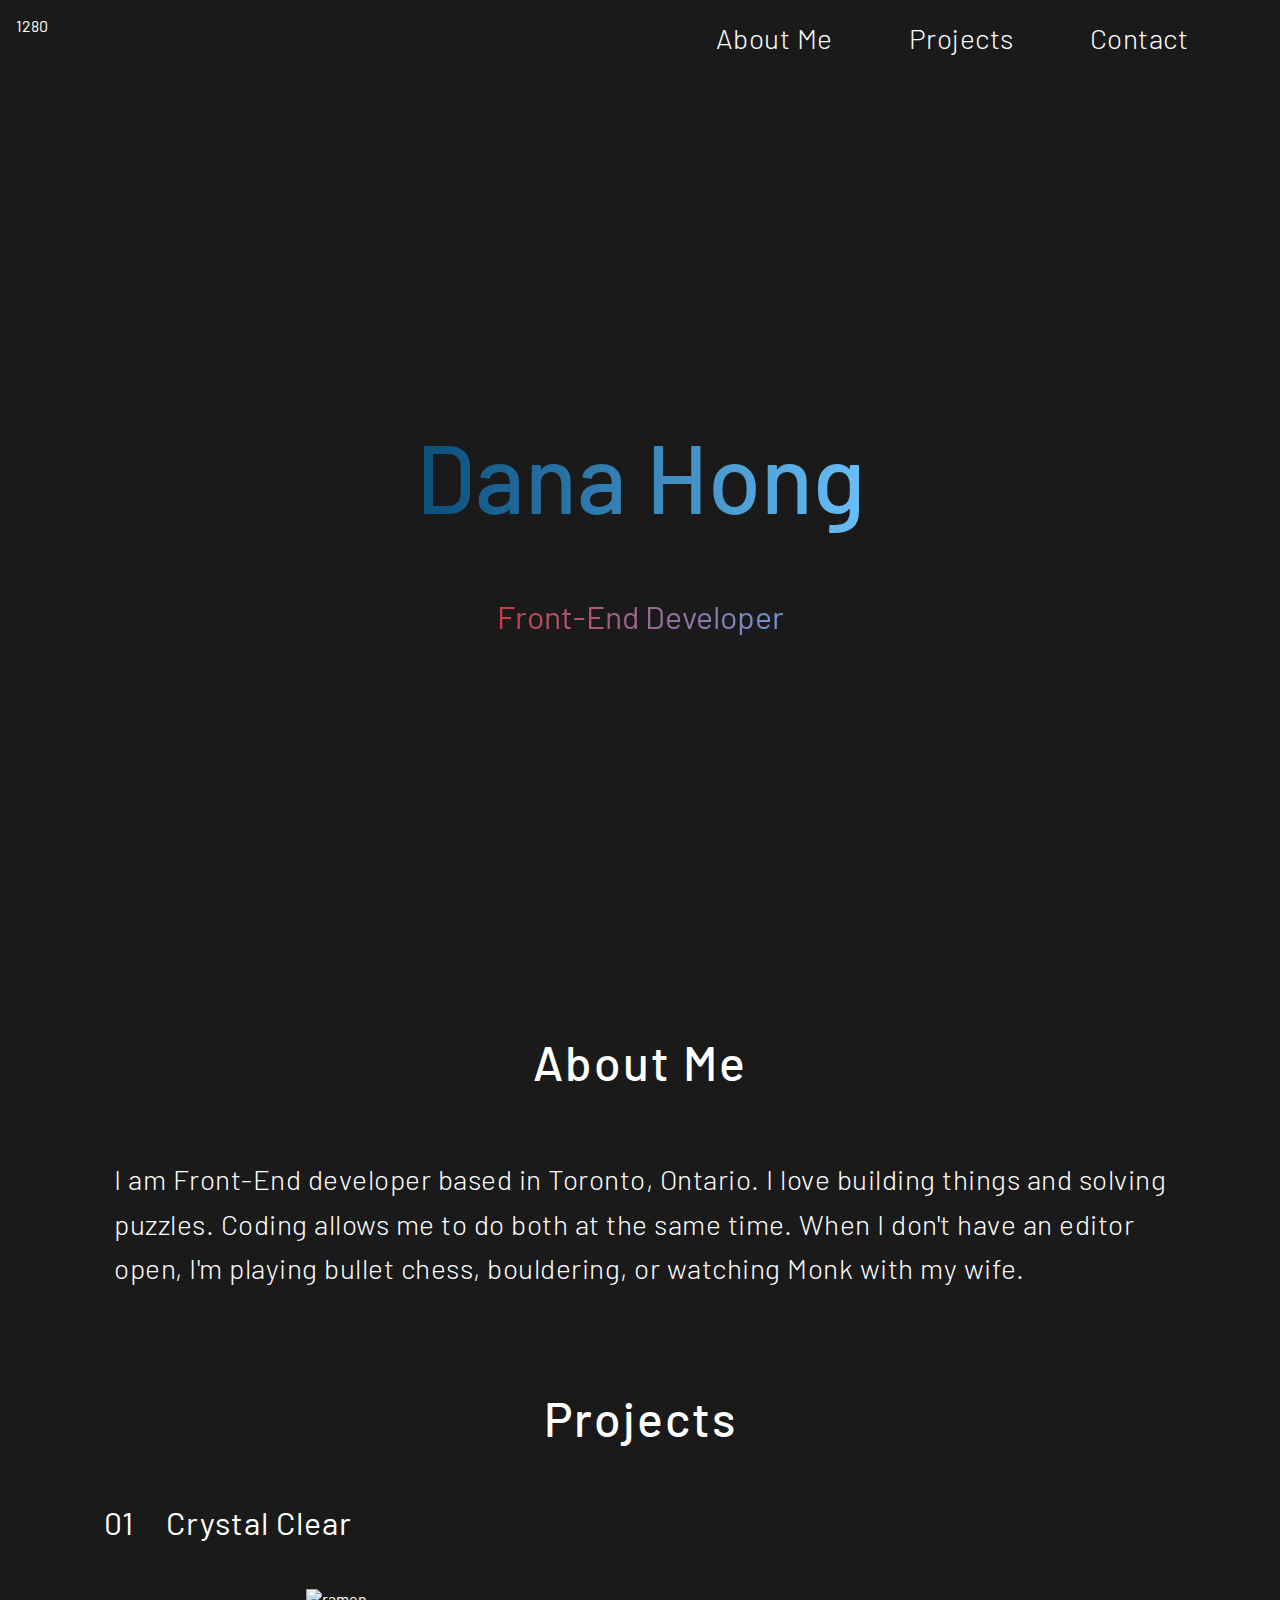
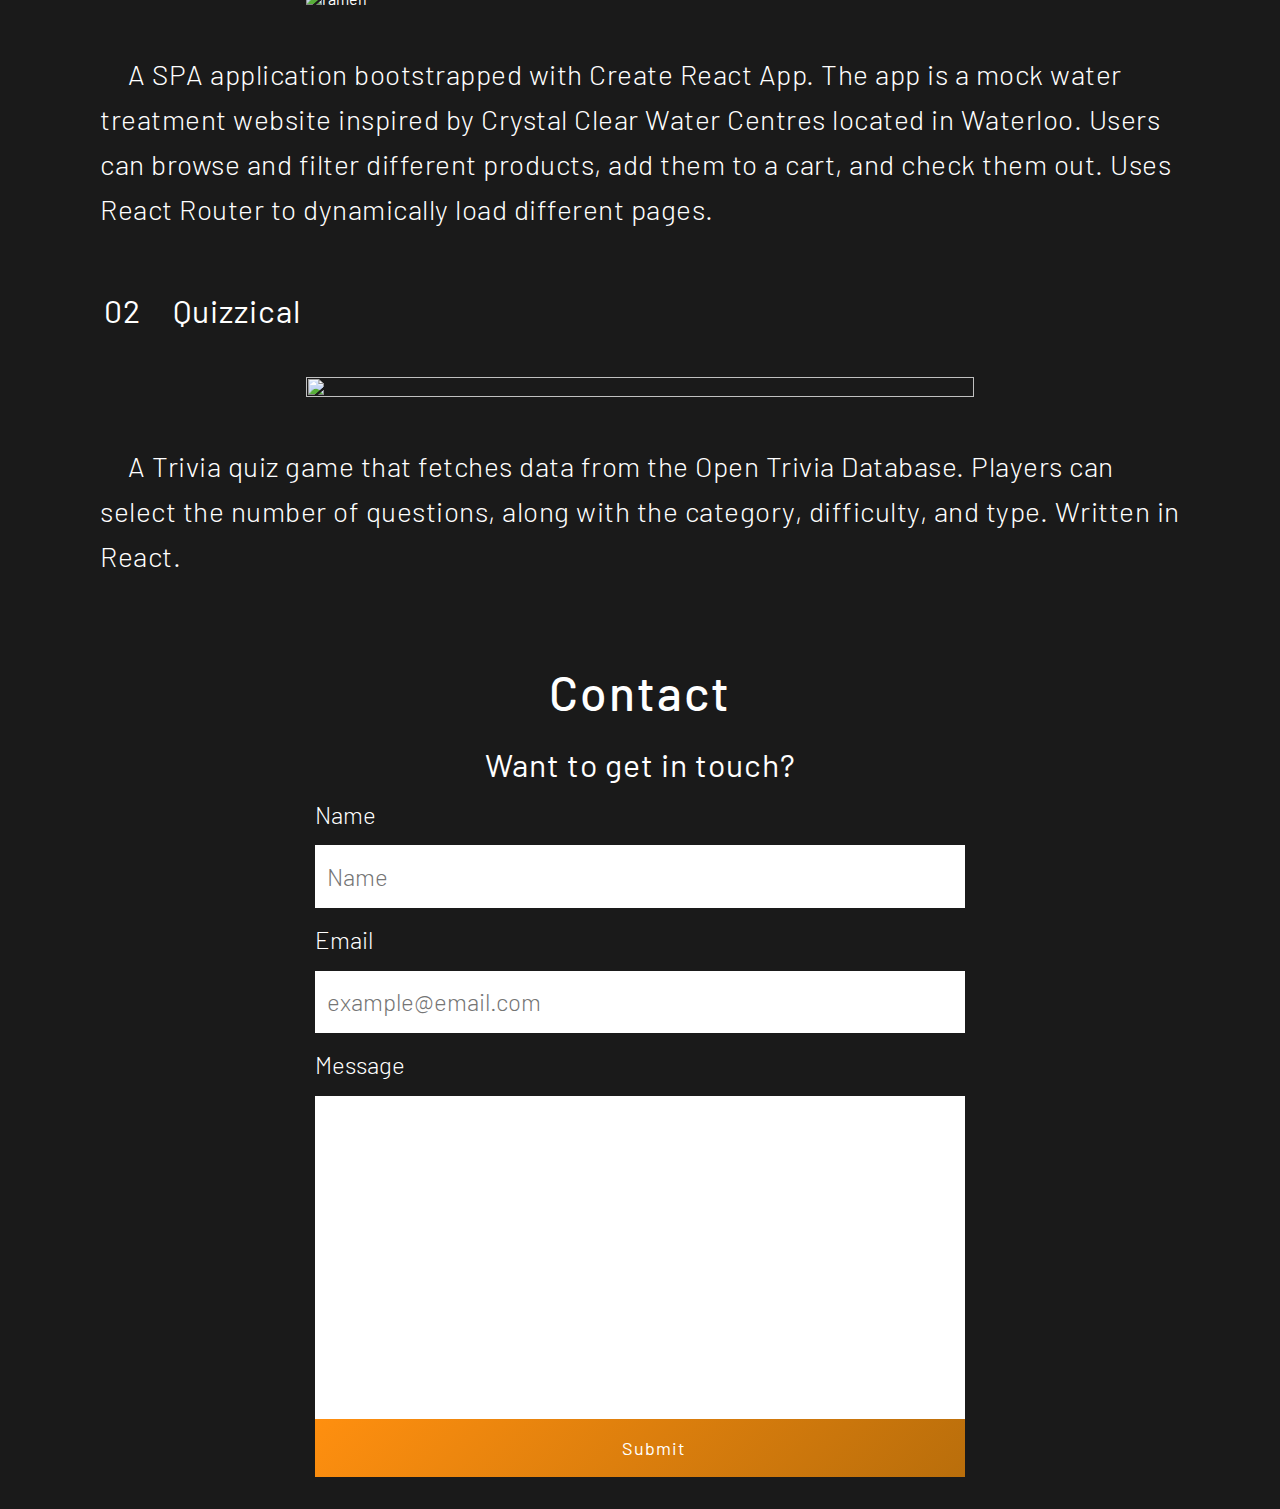
==== index.html @ 03ac398b "Fixed header size on larger viewports" ====
<!DOCTYPE html>
<html lang="en">
    <head>
        <meta charset="UTF-8">
        <meta http-equiv="X-UA-Compatible" content="IE=edge">
        <meta name="viewport" content="width=device-width, initial-scale=1.0">
        <link rel="preconnect" href="https://fonts.googleapis.com">
        <link rel="preconnect" href="https://fonts.gstatic.com" crossorigin>
        <link href="https://fonts.googleapis.com/css2?family=Barlow:wght@100;200;400&family=Source+Sans+Pro:wght@300;400;700&display=swap" rel="stylesheet">
        <link rel="stylesheet" href="css/styles.css">
        <script src="script.js" defer></script>
        <title>Dana Hong | Front-End Developer</title>
    </head>
    <body>
        <header>
            <div class="logo"><a href="#hero">Dana Hong</a></div>
            <button class="nav__toggle" aria-label="toggle navigation">
                <span class="burger-menu"></span>
            </button>
            <nav class="nav">
                <menu class="nav__menu">
                    <li class="nav__item">
                        <a class="nav__link" href="#about">About Me</a>
                    </li>
                    <li class="nav__item">
                        <a class="nav__link" href="#projects">Projects</a>
                    </li>
                    <li class="nav__item">
                        <a class="nav__link" href="#contact">Contact</a>
                    </li>
                </menu>
            </nav>
        </header>
        <main class="main">
            <!-- HERO -->
            <section class="hero section" id="hero">
                <div class="hero__text-container">
                    <h1 class="hero__title">Dana Hong</h1>
                    <p class="hero__subtitle">Front-End Developer</p>
                </div>
            </section>
            <!-- /HERO -->
            <!-- ABOUT -->
            <section class="about section" id="about">
                <h1 class="section__title">About Me</h1>
                <p class="section__body">I am Front-End developer based in Toronto, Ontario. I love building things and solving puzzles. Coding allows me to do both at the same time. When I don't have an editor open, I'm playing bullet chess, bouldering, or watching Monk with my wife.</p>
            </section>
            <!-- WORK -->
            <section class="projects section" id="projects">
                <h1 class="section__title">Projects</h1>
                <!-- PROJECT -->
                <div class="project">
                    <div class="project__title">
                        <p class="project__number">01</p>
                        <p class="project__name">Crystal Clear</p>
                    </div>
                    <div class="flex">
                        <img src="./imgs/quizzical_02.JPG" alt="ramen" class="project__img">
                        <p class="project__body">
                            A SPA application bootstrapped with Create React App. The app is a mock water treatment website inspired by Crystal Clear Water Centres located in Waterloo. Users can browse and filter different products, add them to a cart, and check them out. Uses React Router to dynamically load different pages.
                        </p>
                    </div>
                </div>
                <!-- /PROJECT -->
                <!-- PROJECT -->
                <div class="project">
                    <div class="project__title">
                        <p class="project__number">02</p>
                        <p class="project__name">Quizzical</p>
                    </div>
                    <div class="flex">
                        <img src="./imgs/quizzical_01.JPG" alt="" class="project__img">
                        <p class="project__body">A Trivia quiz game that fetches data from the Open Trivia Database. Players can select the number of questions, along with the category, difficulty, and type. Written in React.</p>
                    </div>
                </div>
                <!-- /PROJECT -->
            </section>
            <!-- /WORK -->
            <!-- CONTACT -->
            <section class="contact section" id="contact">
                <h1 class="section__title">Contact</h1>
                <div class="form flex">
                    <p class="form__title">Want to get in touch?</p>
                    <form action="#" method="post">
                        <div class="form__component">
                            <label for="name">Name</label>
                            <input placeholder="Name" type="text" id="name">
                        </div>
                        <div class="form__component">
                            <label for="email">Email</label>
                            <input placeholder="example@email.com" type="email" id="email">
                        </div>
                        <div class="form__component">
                            <label for="message">Message</label>
                            <textarea name="" id="" cols="30" rows="10"></textarea>
                        </div>
                        <div class="form__component">
                            <button type="button" class="btn">
                                <div class="button-content-container">
                                    <p class="button-text">Submit</p>
                                    <img class="send-icon" src="./imgs/send-plane-fill.png" alt="" srcset="">
                                </div>
                            </button>
                        </div>
                    </form>
                </div>
            </section>
            <!-- /CONTACT -->


        </main>
        <footer>

        </footer>
        
    </body>
</html>
---- css/styles.css ----
*, form, input, textarea, button {
    border: none;
    margin: 0;
    padding: 0;
    box-sizing: border-box;
}

:root {
    --fw-reg: 300;
    --fw-bold: 500;
    --fw-extra-bold: 700;

    --fs-section: 3rem;
    --fs-body: 1.125rem;

    --bg-color-dark: rgb(26 26 26);
    --bg-color-gold: rgba(241, 245, 20, 0.959);
}

html {
    scroll-behavior: smooth;
}

body {
    font-family: Barlow;
    color: white;
    background-color: var(--bg-color-dark);
    min-height: 100vh;
    position: relative;
}

li {
    list-style: none;
}

a {
    text-decoration: none;
}

/* --LAYOUT-- */

.section {
    padding: 0 2em;
    margin: 0 auto 2em;
    max-width: 1200px;

}

/* --TYPOGRAPHY-- */

.section__title {
    text-align: center;
    padding: .5em;
    font-size: var(--fs-section);
    font-weight: var(--fw-bold);
    letter-spacing: 2px;
}

.section__body {
    padding: 1.5em;
}

.nav__item, .section__body, .project__body {
    letter-spacing: .5px;
    line-height: 1.6;
}

.project__title, .form__title {
    font-size: 1.25rem;
    letter-spacing: 1px;
    text-align: center;
}


/* *******HEADER******** */

header {
    padding: 1em;
    color: white;
    display: flex;
    justify-content: space-between;
}

.nav__toggle {
    background-color: inherit;
    width: 25px;
    height: 25px;
    cursor: pointer;
    position: absolute;
    margin-top: 2em;
    margin-right: 2em;
    top: 0;
    right: 0;
    z-index: 100;
}

.nav {
    position: fixed;
    top: 0;
    right: 0;
    bottom: 0;
    left: 0;
    z-index: 50;

    transform: translateX(-100%);
    transition: transform 250ms cubic-bezier(.5, 0, .5, 1);
}

.nav__menu {
    height: 100%;
    display: flex;
    flex-direction: column;
    justify-content: space-evenly;
    align-items: center;
    background: linear-gradient(160deg, rgb(1, 6, 14), rgb(3, 16, 31));
}

.nav__item {
    position: relative;
    font-size: 3rem;
}

.nav__link {
    text-align: center;
    display: block;
    color: white;
    
    transition: color 300ms, border-bottom 300ms;
}

.nav__link:hover {
    color: rgb(150, 101, 12);
}

.nav__link::after {
    opacity: 0;
    content: '';
    height: 2px;
    width: 100%;
    max-width: 200px;
    position: absolute;

    bottom: 0;
    left: 0;
    right: 0;
    background: linear-gradient(to right, rgb(22, 22, 204), rgb(13, 94, 141));

    transition: opacity 300ms;
}

.nav__link:hover::after {
    opacity: 1;
}

.open-menu .nav {
    transform: translatex(0);
}

.open-menu .nav__toggle {
    position: fixed;
    right: 0;
}

.burger-menu {
    background-color: rgb(89, 171, 226);
    display: block;
    position: relative;
}

.burger-menu, .burger-menu::before, .burger-menu::after {
    height: 3px;
    width: 25px;
}

.burger-menu::before, .burger-menu::after {
    content: '';
    position: absolute;
    left: 0;
    right: 0;
}

.burger-menu::before {
    background-color: rgb(9, 77, 122);
    bottom: 7.5px;
}

.burger-menu::after {
    background-color: rgb(105, 191, 248);
    top: 7.5px;
}

/* HERO */

.hero {
    height: 100vh;
    display: flex;
    justify-content: center;
    align-items: center;
}

.hero__text-container {
    text-align: center;
    display: flex;
    flex-direction: column;
    gap: 4rem;
}


.hero__title {
    font-weight: 500;
    font-size: 6rem;
    background: linear-gradient(to right, rgb(9, 77, 122), rgb(105, 191, 248));
}

.hero__subtitle {
    font-size: 2rem;
    background: linear-gradient(to right, rgb(228, 35, 35), rgb(88, 172, 252));
}

.hero__title, .hero__subtitle {
    background-clip: text;
    -webkit-background-clip: text;
    -webkit-text-fill-color: transparent;
}

/* ABOUT */

/* PROJECTS */

.project__title {
    display: flex;
    padding: 1em;
}

.flex {
    display: flex;
    flex-direction: column;
    /* gap: 1.125em; */
}

.project__name {
    padding-left: 1em;
}

.project__img {
    display: block;
    padding: 1em;
    height: 100%;
    width: 100%;
    max-width: 700px;
    margin: 0 auto;
}

.project__body {
    text-indent: 1em;
    padding: 1em;
}

/* CONTACT */

.form {
    max-width: 650px;
    margin: 0 auto;
}

.form__component {
    display: flex;
    flex-direction: column;
}

label, input, textarea {
    padding: .7em 0;
}

label {
    font-size: 1.125rem;
}

input {
    font-size: 1rem;
}

input, textarea {
    padding-left: .5em;
    font-family: Barlow;
}

textarea {
    font-size: 1rem;
    resize: none;
}

.form__component .btn {
    font-family: Barlow;
    font-size: 1.125rem;
    letter-spacing: 1px;
    color: white;
    display: flex;
    background: linear-gradient(135deg, rgb(255, 143, 15), rgb(185, 110, 11));
    justify-content: center;
    padding: 1em 1em;
    position: relative;
}

.button-content-container {
    display: flex;
    align-items: center;
}

.button-text {
    transform: translateX(.8em);
    transition: transform 300ms;
}

.send-icon {
    transform: translateX(50px) rotate(45deg);
    transition: transform 300ms;
}

.btn:hover .button-text {
    transform: translateX(12.5px) scale(1.2);
}

.btn:hover .send-icon {
    transform: translateX(75px);
}

.btn:active .send-icon {
    transform: translateX(75px);
}

@media (min-width: 900px) {
    .project__title, .form__title {
        font-size: 1.75rem;
    }
    
    .nav__item, .section__body, .project__body, label, input, textarea {
        font-size: 1.5rem;
        font-weight: 300;
    }
}

@media (min-width: 900px) {
    .nav {
        position: static;
        transform: translate(0);
        justify-self: flex-end;
        width: 50%;
        max-width: 1000px;
    }
    
    .nav__toggle {
        display: none;
    }
    
    .nav__menu {
        flex-direction: row;
        justify-content: space-evenly;
        background: var(--bg-color-dark);
    }
   
}

@media (min-width: 1200px) {
    .project__title, .form__title {
        font-size: 2rem;
    }

    .nav__item, .section__body, .project__body {
        font-size: 1.75rem;
        font-weight: 300;
    }
}

/* .contact {

    padding: 2em;
}

.contact > .flex {
    border: solid rgb(0, 128, 107) 2px;
    padding: 1.5em 0;
    flex-direction: column;
    align-items: center;
}

form {
    display: flex;
    flex-direction: column;
    align-items: flex-end;
    margin: 0 auto;
    width: 100%;
}

.form__component {
    margin: 0 auto 1.5em;
    display: flex;
    flex-direction: column;
}

label {
    display: block;
    margin-bottom: 1em;
}

input, textarea {
    font-size: 1rem;
    font-family: Barlow;
    font-weight: 700;
    text-indent: 5px;
    height: 3em;
    min-width: 250px;
    outline: none;
}

input:focus, textarea:focus {
    border-bottom: red 3px;
}

textarea {
    height: 7em;
}

.btn {
    font-size: 1.125rem;
    font-family: Barlow;
    font-weight: 700;
    padding: .5em 1em;
    border-radius: 5px;
    background-color: aqua;
    max-width: 150px;
    margin: 0 auto;
}


@media (min-width: 650px) {    
    .section__title {
        font-size: 2.25rem;
    }
    
    .project__title {
        font-size: 1.75rem;
    }

    .about .section__title {
        flex: 0 0 33%;
    }

    .nav__item, .section__body, .project__body, .form__title, label  {
        font-size: 1.125rem;
    }

    .flex {
        flex-direction: row;
        padding: 2em;
        gap: 2em;
    }

    .project__img {
        width: 50%;
    }

    .project:nth-child(2) >
    .flex {
        flex-direction: row-reverse;
    }

    .contact > .flex {
        flex-direction: row;
    }

    .form__title {
        width: 48%;
        margin: 0 auto;
        text-align: center;
    }

    .form__component {
        width: 70%;
    }

    input, textarea {
        width: 100%;
    }

}


@media (min-width: 950px) {
    .section__title {
        font-size: 2.75rem;
    }
    
    .project__title {
        font-size: 2.25rem;
    }

    .nav__item, .section__body, .project__body, .form__title, label  {
        font-size: 1.25rem;
    }
}

@media (min-width: 1200px) {
    .about, .projects, .contact {
        max-width: 1200px;
        margin: 0 auto 2em;
    }

    .section__title {
        font-size: 3.25rem;
    }

    .project__title {
        font-size: 2.75rem;
    }

    .nav__item, .section__body, .project__body, .form__title, label, input, textarea {
        font-size: 1.5rem;
    }

    textarea {
        height: 15em;
    };
} */
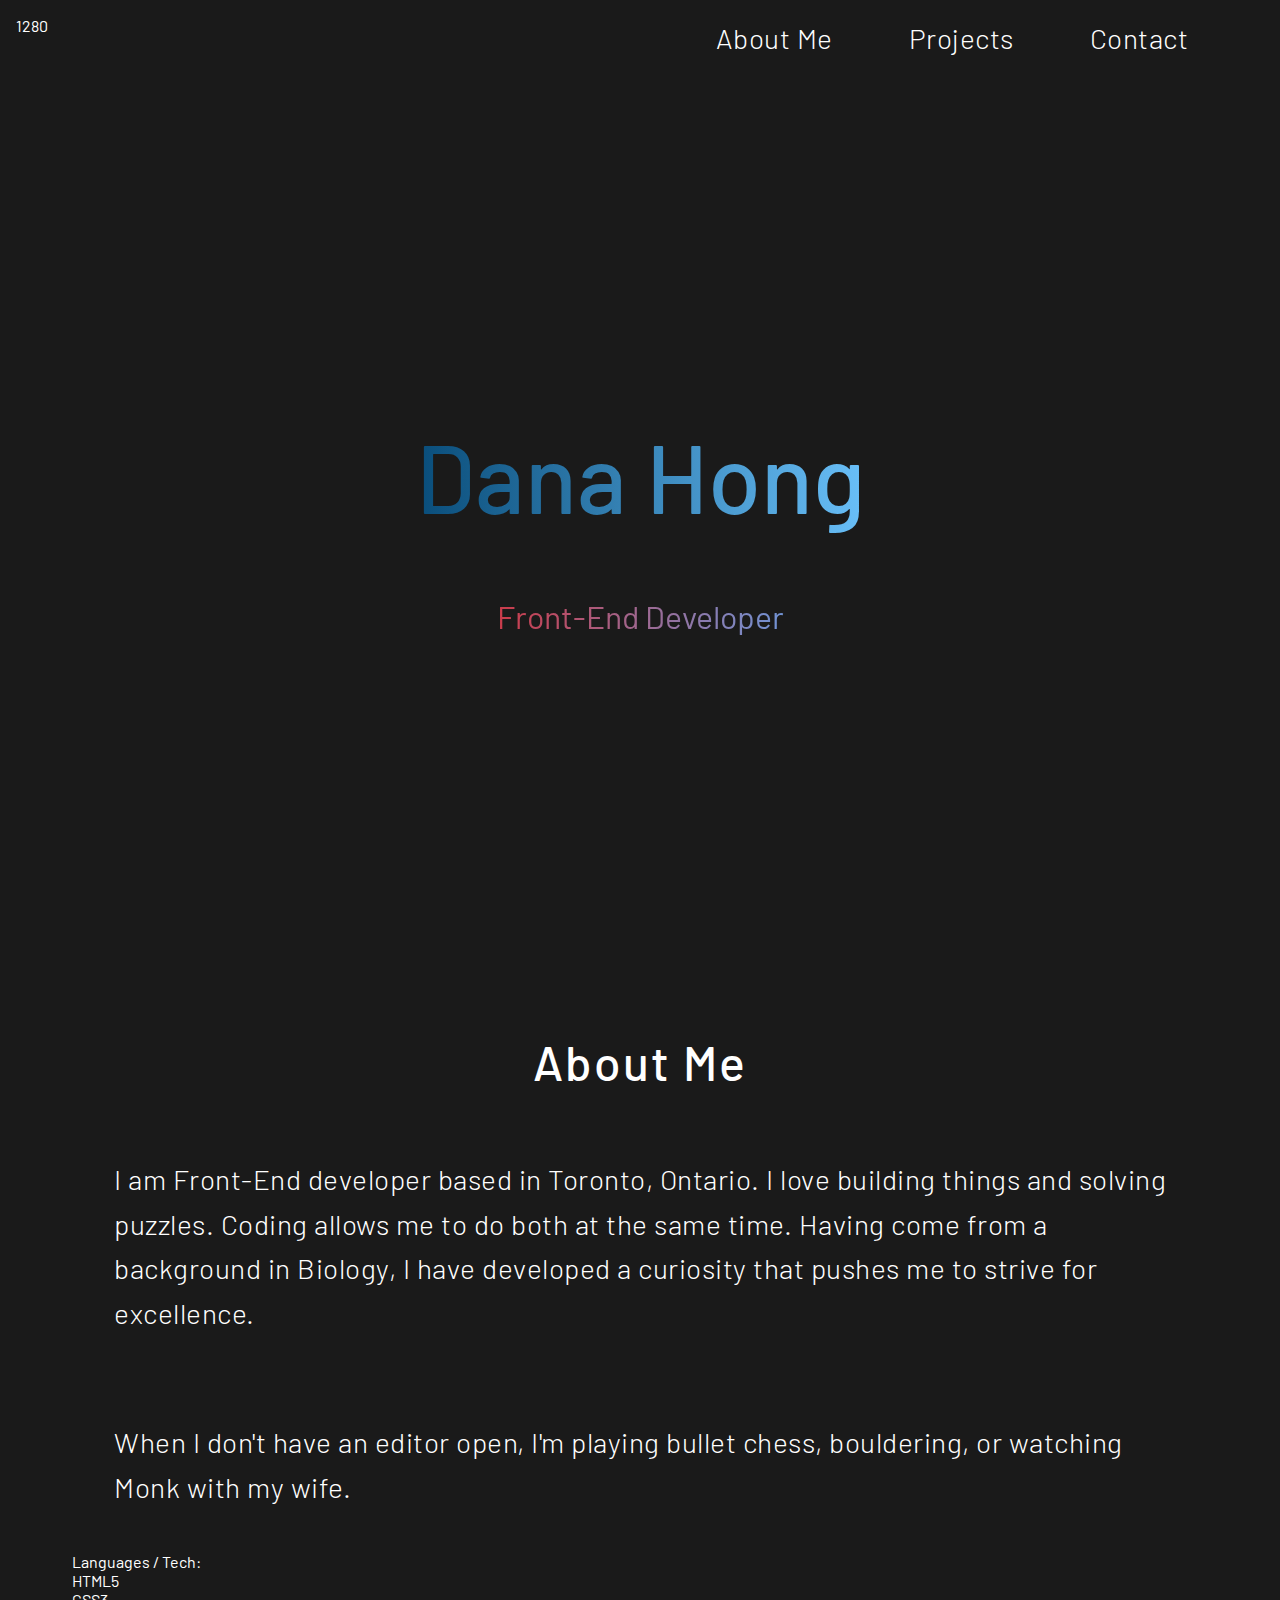
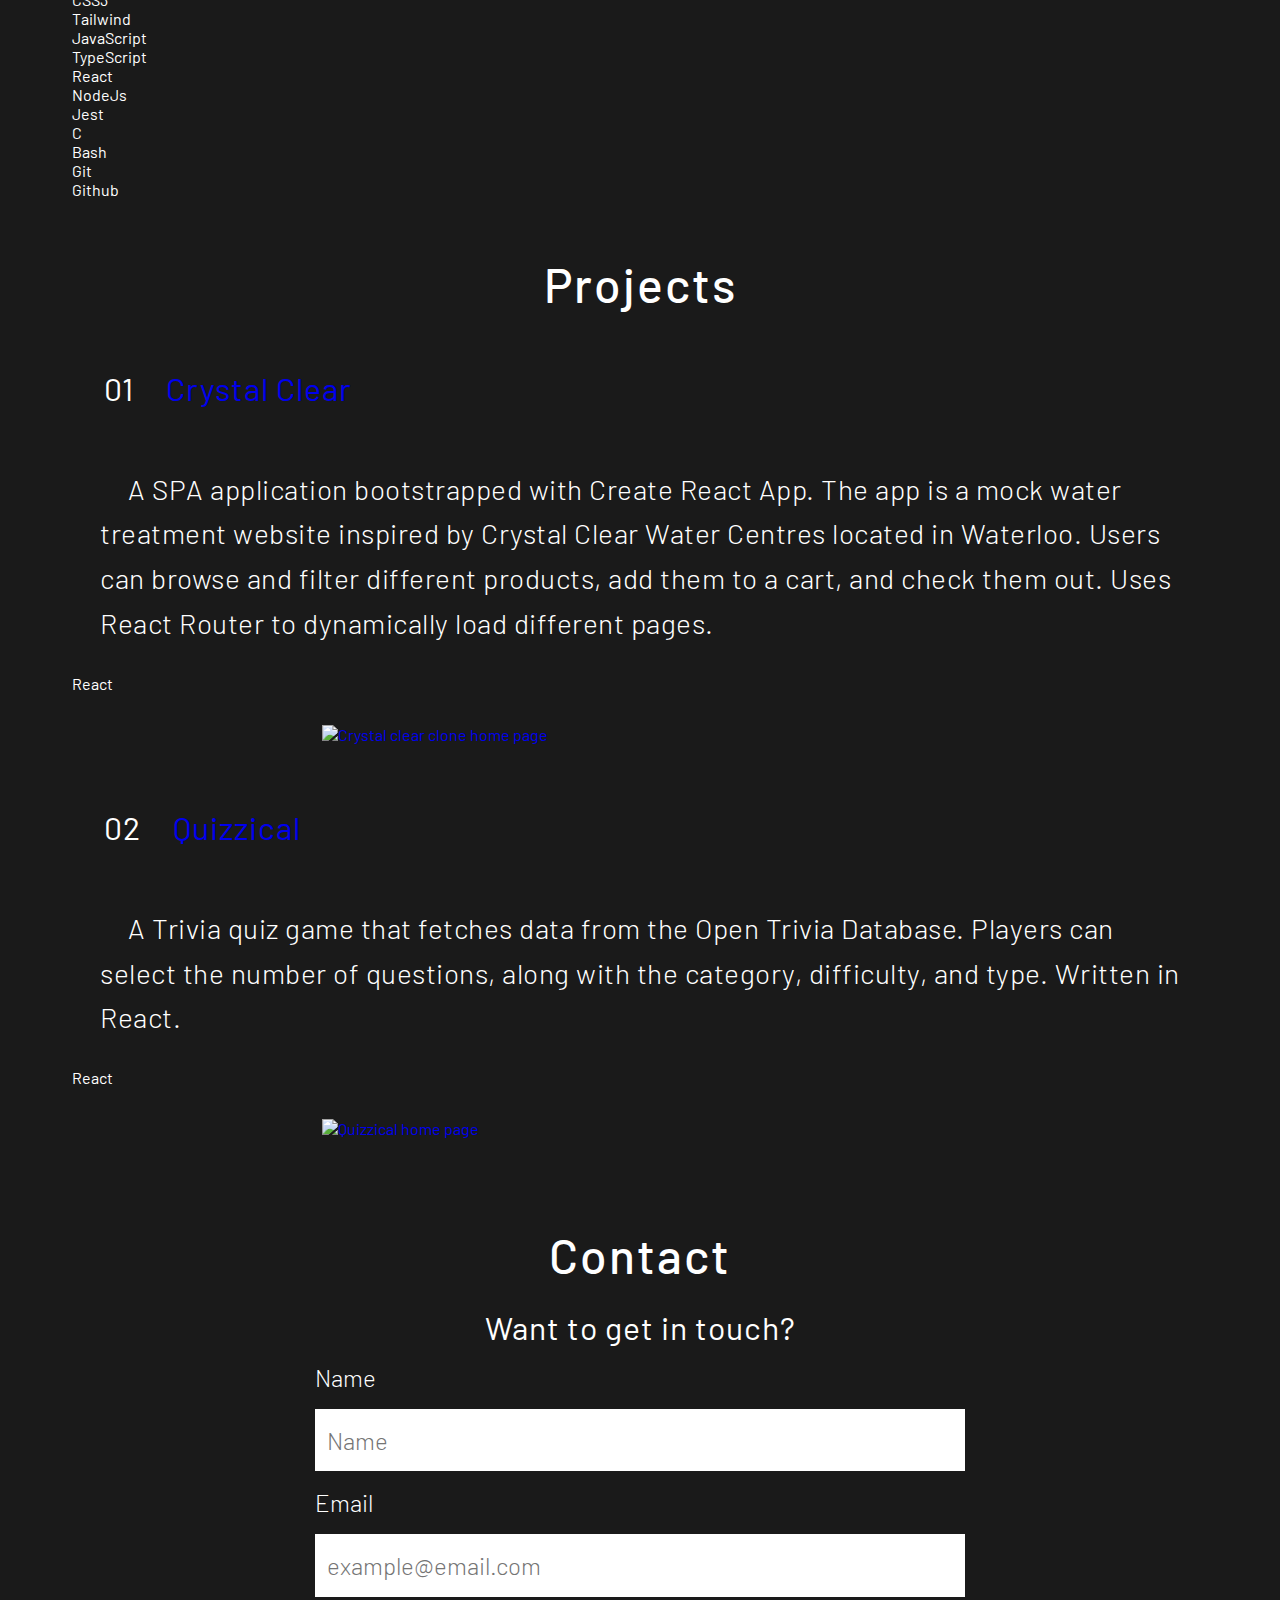
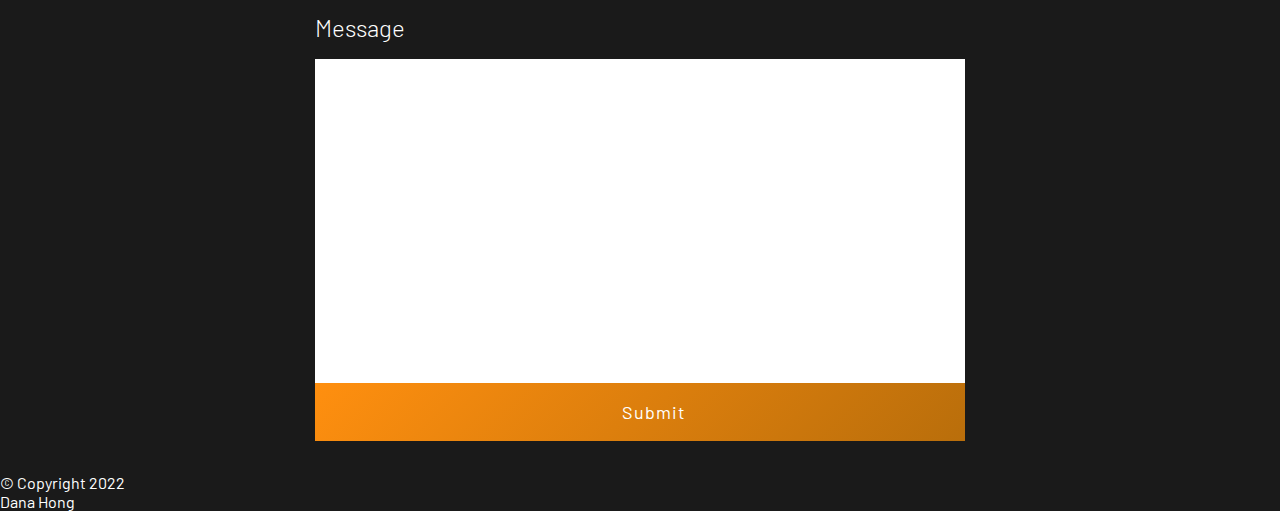
==== commit ad949dbe: "Update email endpoint" ====
--- a/index.html
+++ b/index.html
@@ -3,10 +3,12 @@
     <head>
         <meta charset="UTF-8">
         <meta http-equiv="X-UA-Compatible" content="IE=edge">
-        <meta name="viewport" content="width=device-width, initial-scale=1.0">
+        <meta name="viewport" content="width=device-width, initial-scale=1.0">        
+        <link rel="icon" href="favicon.ico?" />
         <link rel="preconnect" href="https://fonts.googleapis.com">
         <link rel="preconnect" href="https://fonts.gstatic.com" crossorigin>
         <link href="https://fonts.googleapis.com/css2?family=Barlow:wght@100;200;400&family=Source+Sans+Pro:wght@300;400;700&display=swap" rel="stylesheet">
+        <link rel="stylesheet" href="https://cdn.jsdelivr.net/gh/devicons/devicon@v2.15.1/devicon.min.css">
         <link rel="stylesheet" href="css/styles.css">
         <script src="script.js" defer></script>
         <title>Dana Hong | Front-End Developer</title>
@@ -43,7 +45,63 @@
             <!-- ABOUT -->
             <section class="about section" id="about">
                 <h1 class="section__title">About Me</h1>
-                <p class="section__body">I am Front-End developer based in Toronto, Ontario. I love building things and solving puzzles. Coding allows me to do both at the same time. When I don't have an editor open, I'm playing bullet chess, bouldering, or watching Monk with my wife.</p>
+                <!-- <img class="profile-img" src="./imgs/Takakkaw.jpg" alt="" srcset=""> -->
+                <p class="section__body">I am Front-End developer based in Toronto, Ontario. I love building things and solving puzzles. Coding allows me to do both at the same time. Having come from a background in Biology, I have developed a curiosity that pushes me to strive for excellence. </p>
+                <p class="section__body">
+                    When I don't have an editor open, I'm playing bullet chess, bouldering, or watching Monk with my wife.
+                </p>
+                <p class="section__subtitle">Languages / Tech:</p>
+                <div class="tech-container">
+                    <div class="icon-container">
+                        <p class="icon-text">HTML5</p>
+                        <i class="icon-logo devicon-html5-plain colored"></i>
+                    </div>
+                    <div class="icon-container">
+                        <p class="icon-text">CSS3</p>
+                        <i class="icon-logo devicon-css3-plain colored"></i>
+                    </div>
+                    <div class="icon-container">
+                        <p class="icon-text">Tailwind</p>
+                        <i class="icon-logo devicon-tailwindcss-plain colored"></i>
+                    </div>
+                    <div class="icon-container">
+                        <p class="icon-text">JavaScript</p>
+                        <i class="icon-logo devicon-javascript-plain colored"></i>
+                    </div>
+                    <div class="icon-container">
+                        <p class="icon-text">TypeScript</p>
+                        <i class="icon-logo devicon-typescript-plain colored"></i>
+                    </div>
+                    <div class="icon-container">
+                        <p class="icon-text">React</p>
+                        <i class="icon-logo devicon-react-original colored"></i>
+                    </div>
+                    <div class="icon-container">
+                        <p class="icon-text">NodeJs</p>
+                        <i class="icon-logo devicon-nodejs-plain-wordmark colored"></i>
+                    </div>
+                    <div class="icon-container">
+                        <p class="icon-text">Jest</p>
+                        <i class="icon-logo devicon-jest-plain colored"></i>
+                    </div>
+                    <div class="icon-container">
+                        <p class="icon-text">C</p>
+                        <i class="icon-logo devicon-c-plain colored"></i>
+                    </div>
+                    <div class="icon-container">
+                        <p class="icon-text">Bash</p>
+                        <i class="icon-logo devicon-bash-plain"></i>
+                    </div>
+                    <div class="icon-container">
+                        <p class="icon-text">Git</p>
+                        <i class="icon-logo devicon-git-plain colored"></i>
+                    </div>
+                    <div class="icon-container">
+                        <p class="icon-text">Github</p>
+                        <i class="icon-logo devicon-github-original"></i>
+                    </div>
+                </div>
+
             </section>
             <!-- WORK -->
             <section class="projects section" id="projects">
@@ -52,13 +110,29 @@
                 <div class="project">
                     <div class="project__title">
                         <p class="project__number">01</p>
-                        <p class="project__name">Crystal Clear</p>
-                    </div>
-                    <div class="flex">
-                        <img src="./imgs/quizzical_02.JPG" alt="ramen" class="project__img">
+                        <a 
+                            href="https://endearing-panda-e9e290.netlify.app/" 
+                            class="project__name"
+                            target="_blank"
+                            >Crystal Clear
+                        </a>
+                    </div>
+                    <div class="project-grid">
                         <p class="project__body">
                             A SPA application bootstrapped with Create React App. The app is a mock water treatment website inspired by Crystal Clear Water Centres located in Waterloo. Users can browse and filter different products, add them to a cart, and check them out. Uses React Router to dynamically load different pages.
                         </p>
+                        <div class="icon-container">
+                            <p class="icon-text">React</p>
+                            <i class="small icon-logo devicon-react-original colored"></i>
+                        </div>
+                        <div class="project__img even">
+                            <a 
+                                href="https://endearing-panda-e9e290.netlify.app/"
+                                target="_blank"
+                                >
+                                <img src="./imgs/crystal_clear_01.JPG" alt="Crystal clear clone home page" class="project__img odd">
+                            </a>
+                        </div>
                     </div>
                 </div>
                 <!-- /PROJECT -->
@@ -66,11 +140,28 @@
                 <div class="project">
                     <div class="project__title">
                         <p class="project__number">02</p>
-                        <p class="project__name">Quizzical</p>
-                    </div>
-                    <div class="flex">
-                        <img src="./imgs/quizzical_01.JPG" alt="" class="project__img">
+                        <a 
+                            href="https://sunny-sable-267a21.netlify.app/"
+                            class="project__name"
+                            target="_blank"
+                            >
+                            Quizzical
+                        </a>
+                    </div>
+                    <div class="project-grid">
                         <p class="project__body">A Trivia quiz game that fetches data from the Open Trivia Database. Players can select the number of questions, along with the category, difficulty, and type. Written in React.</p>
+                        <div class="icon-container">
+                            <p class="icon-text">React</p>
+                            <i class="small icon-logo devicon-react-original colored"></i>
+                        </div>
+                        <div class="project__img odd">
+                            <a
+                                href="https://sunny-sable-267a21.netlify.app/"
+                                target="_blank"
+                                >
+                                <img src="./imgs/quizzical_01.JPG" alt="Quizzical home page" class="project__img">
+                            </a>
+                        </div>
                     </div>
                 </div>
                 <!-- /PROJECT -->
@@ -81,21 +172,21 @@
                 <h1 class="section__title">Contact</h1>
                 <div class="form flex">
                     <p class="form__title">Want to get in touch?</p>
-                    <form action="#" method="post">
-                        <div class="form__component">
+                    <form action="https://danahong.com/dana.hong@hotmail.com" method="POST">
+                        <div class="form__component name">
                             <label for="name">Name</label>
-                            <input placeholder="Name" type="text" id="name">
-                        </div>
-                        <div class="form__component">
+                            <input required placeholder="Name" type="text" id="name" name="name">
+                        </div>
+                        <div class="form__component email">
                             <label for="email">Email</label>
-                            <input placeholder="example@email.com" type="email" id="email">
-                        </div>
-                        <div class="form__component">
+                            <input required placeholder="example@email.com" type="email" id="email" name="email">
+                        </div>
+                        <div class="form__component message">
                             <label for="message">Message</label>
-                            <textarea name="" id="" cols="30" rows="10"></textarea>
-                        </div>
-                        <div class="form__component">
-                            <button type="button" class="btn">
+                            <textarea required name="message" id="" cols="30" rows="10"></textarea>
+                        </div>
+                        <div class="form__component button">
+                            <button type="submit" class="btn">
                                 <div class="button-content-container">
                                     <p class="button-text">Submit</p>
                                     <img class="send-icon" src="./imgs/send-plane-fill.png" alt="" srcset="">
@@ -110,7 +201,8 @@
 
         </main>
         <footer>
-
+            <p class="copyright">&#169; Copyright 2022</p>
+            <p>Dana Hong</p>
         </footer>
         
     </body>
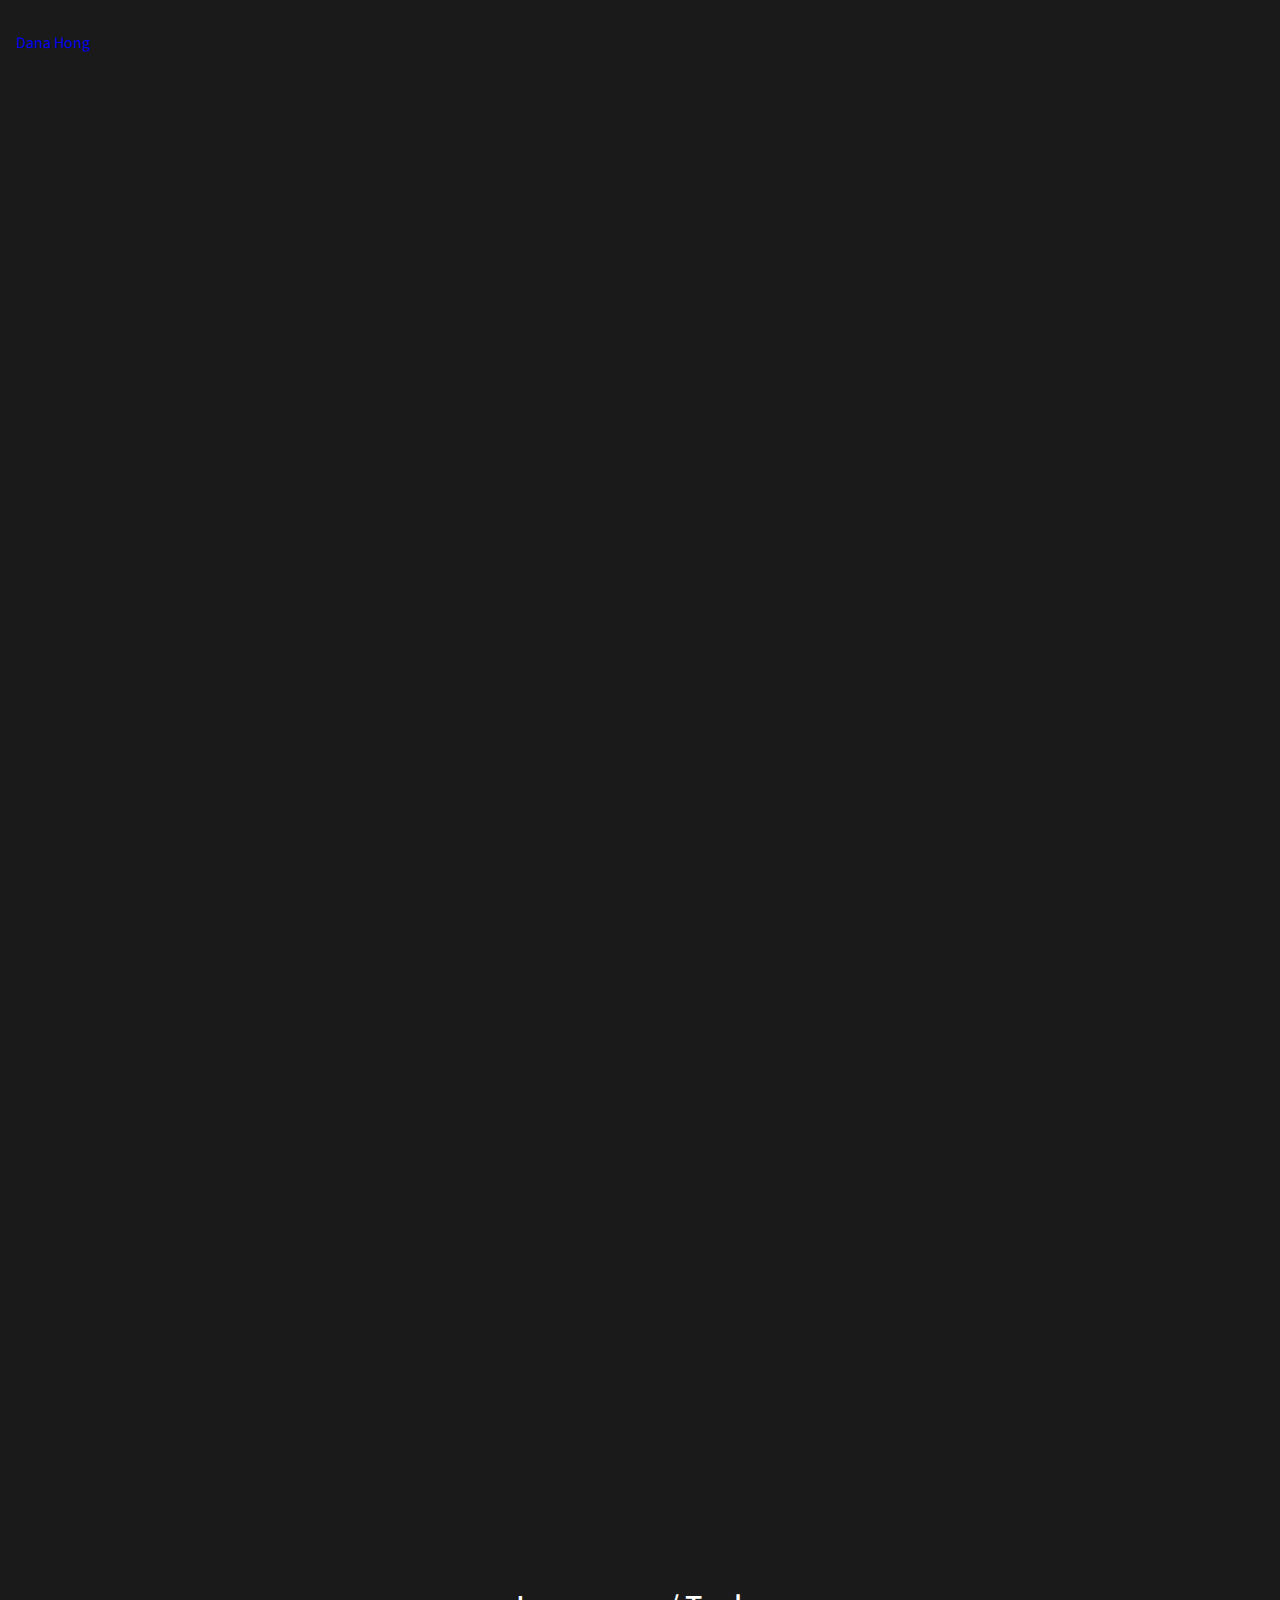
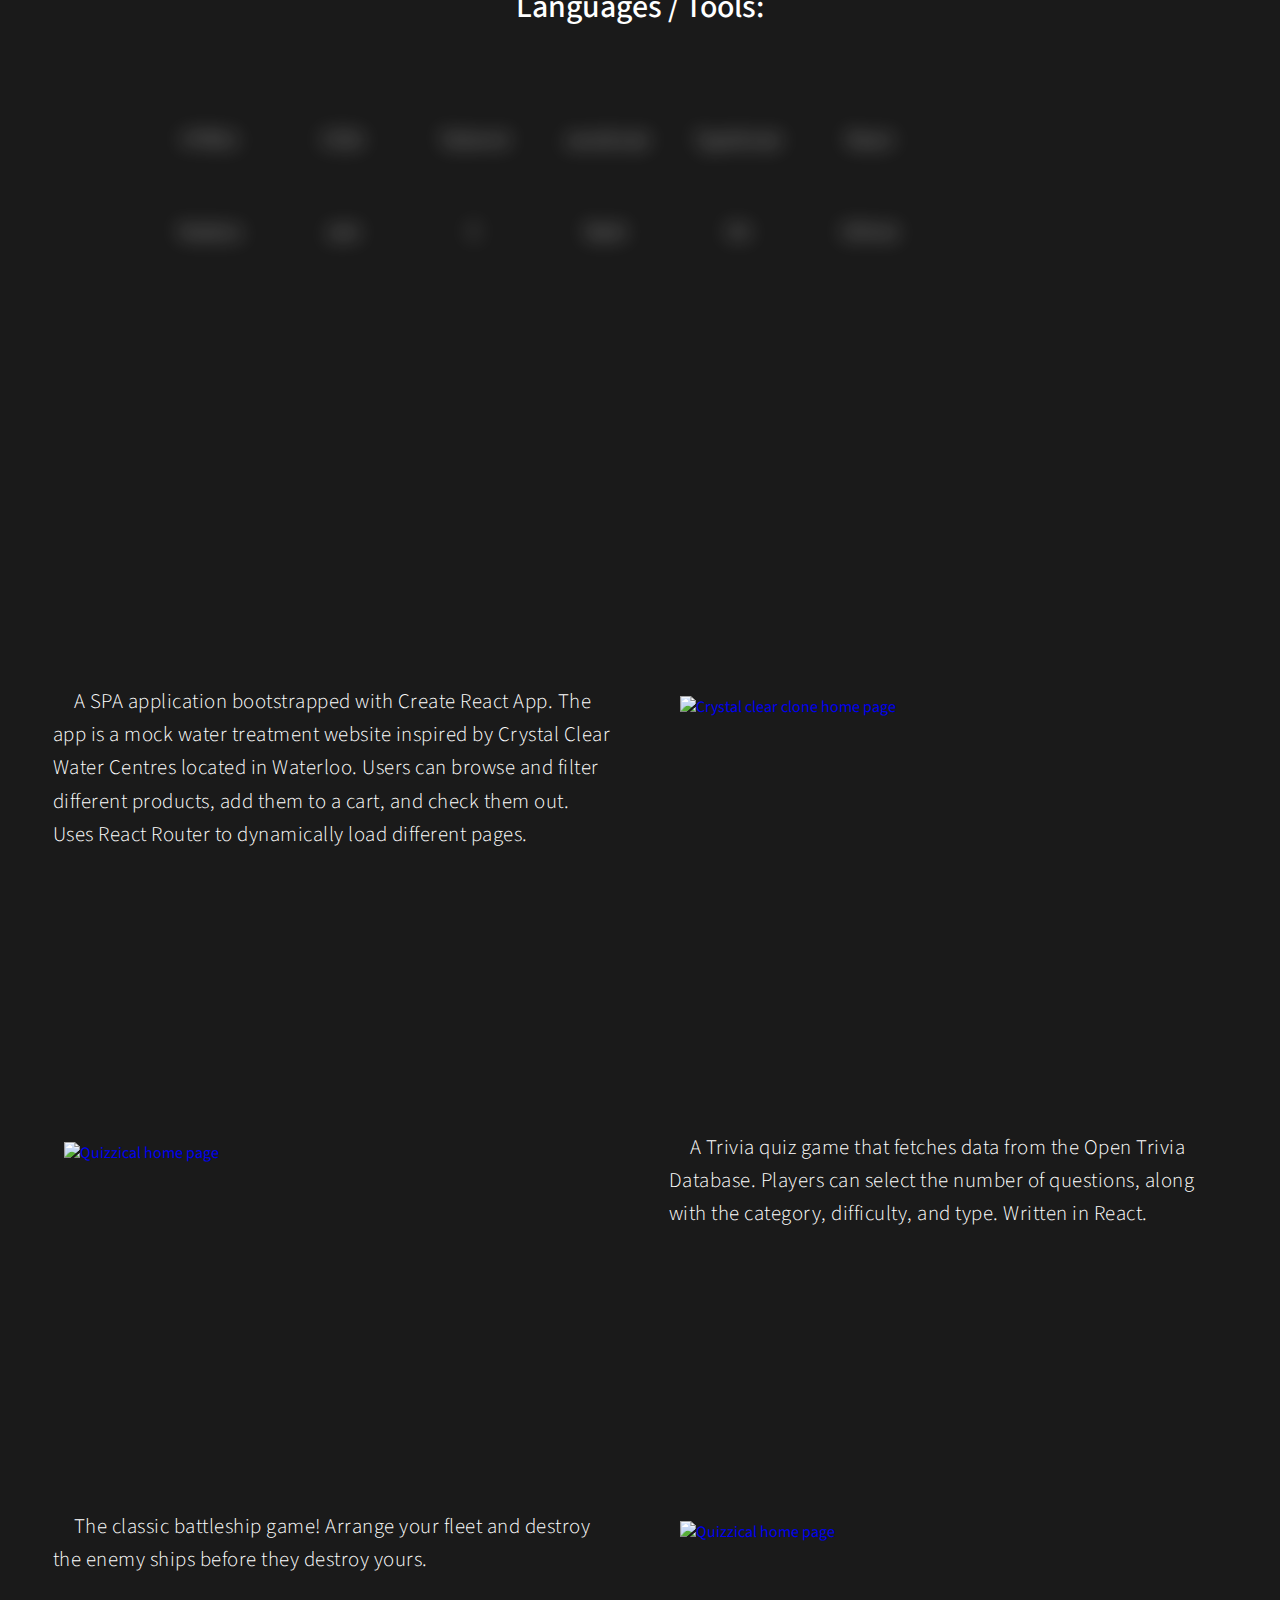
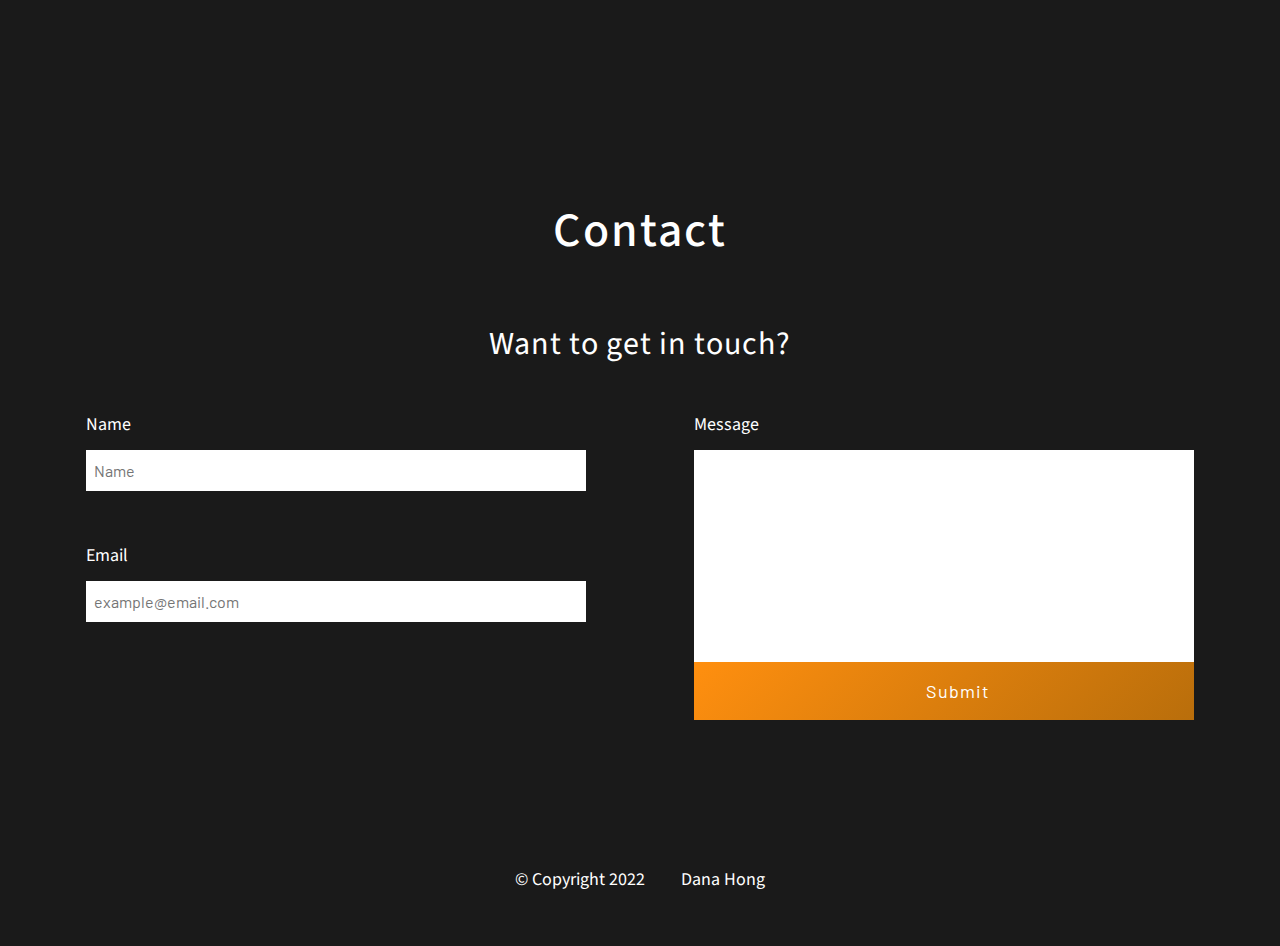
==== commit 063a50ef: "Add animations and meta description" ====
--- a/index.html
+++ b/index.html
@@ -1,17 +1,27 @@
 <!DOCTYPE html>
 <html lang="en">
     <head>
-        <meta charset="UTF-8">
-        <meta http-equiv="X-UA-Compatible" content="IE=edge">
-        <meta name="viewport" content="width=device-width, initial-scale=1.0">        
+        <meta charset="UTF-8" />
+        <meta http-equiv="X-UA-Compatible" content="IE=edge" />
+        <meta name="viewport" content="width=device-width, initial-scale=1.0" />
+        <meta
+            name="description"
+            content="My porfolio of the significant projects I've worked on."
+        />
         <link rel="icon" href="favicon.ico?" />
-        <link rel="preconnect" href="https://fonts.googleapis.com">
-        <link rel="preconnect" href="https://fonts.gstatic.com" crossorigin>
-        <link href="https://fonts.googleapis.com/css2?family=Barlow:wght@100;200;400&family=Source+Sans+Pro:wght@300;400;700&display=swap" rel="stylesheet">
-        <link rel="stylesheet" href="https://cdn.jsdelivr.net/gh/devicons/devicon@v2.15.1/devicon.min.css">
-        <link rel="stylesheet" href="css/styles.css">
+        <link rel="preconnect" href="https://fonts.googleapis.com" />
+        <link rel="preconnect" href="https://fonts.gstatic.com" crossorigin />
+        <link
+            href="https://fonts.googleapis.com/css2?family=Barlow:wght@300;400;600;700&family=Bodoni+Moda:wght@400;500&family=Mulish:wght@600&family=Source+Sans+Pro:wght@300;400;700&display=swap"
+            rel="stylesheet"
+        />
+        <link
+            rel="stylesheet"
+            href="https://cdn.jsdelivr.net/gh/devicons/devicon@v2.15.1/devicon.min.css"
+        />
+        <link rel="stylesheet" href="css/styles.css" />
         <script src="script.js" defer></script>
-        <title>Dana Hong | Front-End Developer</title>
+        <title>Dana Hong | Front End Developer</title>
     </head>
     <body>
         <header>
@@ -38,99 +48,105 @@
             <section class="hero section" id="hero">
                 <div class="hero__text-container">
                     <h1 class="hero__title">Dana Hong</h1>
-                    <p class="hero__subtitle">Front-End Developer</p>
+                    <p class="hero__subtitle">Front End Developer</p>
                 </div>
             </section>
             <!-- /HERO -->
             <!-- ABOUT -->
             <section class="about section" id="about">
-                <h1 class="section__title">About Me</h1>
+                <h1 class="section__title text-hidden">About Me</h1>
                 <!-- <img class="profile-img" src="./imgs/Takakkaw.jpg" alt="" srcset=""> -->
-                <p class="section__body">I am Front-End developer based in Toronto, Ontario. I love building things and solving puzzles. Coding allows me to do both at the same time. Having come from a background in Biology, I have developed a curiosity that pushes me to strive for excellence. </p>
-                <p class="section__body">
-                    When I don't have an editor open, I'm playing bullet chess, bouldering, or watching Monk with my wife.
+                <p class="section__body text-hidden">
+                    I am Front End developer based in Toronto, Ontario. I love building things and
+                    solving puzzles. Coding allows me to do both at the same time. Having come from
+                    a background in Biology, I have developed a curiosity that pushes me to strive
+                    for excellence.
                 </p>
-                <p class="section__subtitle">Languages / Tech:</p>
+                <p class="section__body text-hidden">
+                    When I don't have an editor open, I'm playing bullet chess, bouldering, or
+                    watching Monk with my wife.
+                </p>
+                <p class="section__subtitle">Languages / Tools:</p>
                 <div class="tech-container">
-                    <div class="icon-container">
+                    <div class="icon-container icon-hidden">
                         <p class="icon-text">HTML5</p>
                         <i class="icon-logo devicon-html5-plain colored"></i>
                     </div>
-                    <div class="icon-container">
+                    <div class="icon-container icon-hidden">
                         <p class="icon-text">CSS3</p>
                         <i class="icon-logo devicon-css3-plain colored"></i>
                     </div>
-                    <div class="icon-container">
+                    <div class="icon-container icon-hidden">
                         <p class="icon-text">Tailwind</p>
                         <i class="icon-logo devicon-tailwindcss-plain colored"></i>
                     </div>
-                    <div class="icon-container">
+                    <div class="icon-container icon-hidden">
                         <p class="icon-text">JavaScript</p>
                         <i class="icon-logo devicon-javascript-plain colored"></i>
                     </div>
-                    <div class="icon-container">
+                    <div class="icon-container icon-hidden">
                         <p class="icon-text">TypeScript</p>
                         <i class="icon-logo devicon-typescript-plain colored"></i>
                     </div>
-                    <div class="icon-container">
+                    <div class="icon-container icon-hidden">
                         <p class="icon-text">React</p>
                         <i class="icon-logo devicon-react-original colored"></i>
                     </div>
-                    <div class="icon-container">
+                    <div class="icon-container icon-hidden">
                         <p class="icon-text">NodeJs</p>
                         <i class="icon-logo devicon-nodejs-plain-wordmark colored"></i>
                     </div>
-                    <div class="icon-container">
+                    <div class="icon-container icon-hidden">
                         <p class="icon-text">Jest</p>
                         <i class="icon-logo devicon-jest-plain colored"></i>
                     </div>
-                    <div class="icon-container">
+                    <div class="icon-container icon-hidden">
                         <p class="icon-text">C</p>
                         <i class="icon-logo devicon-c-plain colored"></i>
                     </div>
-                    <div class="icon-container">
+                    <div class="icon-container icon-hidden">
                         <p class="icon-text">Bash</p>
                         <i class="icon-logo devicon-bash-plain"></i>
                     </div>
-                    <div class="icon-container">
+                    <div class="icon-container icon-hidden">
                         <p class="icon-text">Git</p>
                         <i class="icon-logo devicon-git-plain colored"></i>
                     </div>
-                    <div class="icon-container">
+                    <div class="icon-container icon-hidden">
                         <p class="icon-text">Github</p>
                         <i class="icon-logo devicon-github-original"></i>
                     </div>
                 </div>
-
             </section>
             <!-- WORK -->
             <section class="projects section" id="projects">
-                <h1 class="section__title">Projects</h1>
+                <h1 class="section__title text-hidden">Projects</h1>
                 <!-- PROJECT -->
                 <div class="project">
                     <div class="project__title">
-                        <p class="project__number">01</p>
-                        <a 
-                            href="https://endearing-panda-e9e290.netlify.app/" 
-                            class="project__name"
+                        <p class="project__number text-hidden">01</p>
+                        <a
+                            href="https://crystal-clear-waters.netlify.app/"
+                            class="project__name text-hidden"
                             target="_blank"
                             >Crystal Clear
                         </a>
                     </div>
                     <div class="project-grid">
                         <p class="project__body">
-                            A SPA application bootstrapped with Create React App. The app is a mock water treatment website inspired by Crystal Clear Water Centres located in Waterloo. Users can browse and filter different products, add them to a cart, and check them out. Uses React Router to dynamically load different pages.
+                            A SPA application bootstrapped with Create React App. The app is a mock
+                            water treatment website inspired by Crystal Clear Water Centres located
+                            in Waterloo. Users can browse and filter different products, add them to
+                            a cart, and check them out. Uses React Router to dynamically load
+                            different pages.
                         </p>
-                        <div class="icon-container">
-                            <p class="icon-text">React</p>
-                            <i class="small icon-logo devicon-react-original colored"></i>
-                        </div>
                         <div class="project__img even">
-                            <a 
-                                href="https://endearing-panda-e9e290.netlify.app/"
-                                target="_blank"
-                                >
-                                <img src="./imgs/crystal_clear_01.JPG" alt="Crystal clear clone home page" class="project__img odd">
+                            <a href="https://crystal-clear-waters.netlify.app/" target="_blank">
+                                <img
+                                    src="./imgs/crystal_clear_01.JPG"
+                                    alt="Crystal clear clone home page"
+                                    class="project__img odd"
+                                />
                             </a>
                         </div>
                     </div>
@@ -139,27 +155,61 @@
                 <!-- PROJECT -->
                 <div class="project">
                     <div class="project__title">
-                        <p class="project__number">02</p>
-                        <a 
-                            href="https://sunny-sable-267a21.netlify.app/"
-                            class="project__name"
+                        <p class="project__number text-hidden">02</p>
+                        <a
+                            href="https://erudite-trivia.netlify.app/"
+                            class="project__name text-hidden"
                             target="_blank"
-                            >
-                            Quizzical
+                        >
+                            Erudite Trivia
                         </a>
                     </div>
                     <div class="project-grid">
-                        <p class="project__body">A Trivia quiz game that fetches data from the Open Trivia Database. Players can select the number of questions, along with the category, difficulty, and type. Written in React.</p>
-                        <div class="icon-container">
+                        <p class="project__body">
+                            A Trivia quiz game that fetches data from the Open Trivia Database.
+                            Players can select the number of questions, along with the category,
+                            difficulty, and type. Written in React.
+                        </p>
+                        <div class="project__img odd">
+                            <a href="https://erudite-trivia.netlify.app/" target="_blank">
+                                <img
+                                    src="./imgs/quizzical_01.JPG"
+                                    alt="Quizzical home page"
+                                    class="project__img"
+                                />
+                            </a>
+                        </div>
+                    </div>
+                </div>
+                <!-- /PROJECT -->
+                <!-- PROJECT -->
+                <div class="project">
+                    <div class="project__title">
+                        <p class="project__number text-hidden">03</p>
+                        <a
+                            href="https://mellow-alfajores-edbfcc.netlify.app"
+                            class="project__name text-hidden"
+                            target="_blank"
+                        >
+                            Battleship Web App
+                        </a>
+                    </div>
+                    <div class="project-grid">
+                        <p class="project__body">
+                            The classic battleship game! Arrange your fleet and destroy the enemy
+                            ships before they destroy yours.
+                        </p>
+                        <!-- <div class="icon-container">
                             <p class="icon-text">React</p>
                             <i class="small icon-logo devicon-react-original colored"></i>
-                        </div>
-                        <div class="project__img odd">
-                            <a
-                                href="https://sunny-sable-267a21.netlify.app/"
-                                target="_blank"
-                                >
-                                <img src="./imgs/quizzical_01.JPG" alt="Quizzical home page" class="project__img">
+                        </div> -->
+                        <div class="project__img even">
+                            <a href="https://mellow-alfajores-edbfcc.netlify.app" target="_blank">
+                                <img
+                                    src="./imgs/quizzical_01.JPG"
+                                    alt="Quizzical home page"
+                                    class="project__img"
+                                />
                             </a>
                         </div>
                     </div>
@@ -172,24 +222,43 @@
                 <h1 class="section__title">Contact</h1>
                 <div class="form flex">
                     <p class="form__title">Want to get in touch?</p>
-                    <form action="https://danahong.com/dana.hong@hotmail.com" method="POST">
+                    <form
+                        action="https://formsubmit.co/ce9d9eeaf7f86b6d3fd0152e10650a57"
+                        method="POST"
+                    >
                         <div class="form__component name">
                             <label for="name">Name</label>
-                            <input required placeholder="Name" type="text" id="name" name="name">
+                            <input required placeholder="Name" type="text" id="name" name="name" />
                         </div>
                         <div class="form__component email">
                             <label for="email">Email</label>
-                            <input required placeholder="example@email.com" type="email" id="email" name="email">
+                            <input
+                                required
+                                placeholder="example@email.com"
+                                type="email"
+                                id="email"
+                                name="email"
+                            />
                         </div>
                         <div class="form__component message">
                             <label for="message">Message</label>
                             <textarea required name="message" id="" cols="30" rows="10"></textarea>
                         </div>
+                        <input
+                            type="hidden"
+                            name="_next"
+                            value="https://danahong.com/thanks.html"
+                        />
                         <div class="form__component button">
                             <button type="submit" class="btn">
                                 <div class="button-content-container">
                                     <p class="button-text">Submit</p>
-                                    <img class="send-icon" src="./imgs/send-plane-fill.png" alt="" srcset="">
+                                    <img
+                                        class="send-icon"
+                                        src="./imgs/send-plane-fill.png"
+                                        alt=""
+                                        srcset=""
+                                    />
                                 </div>
                             </button>
                         </div>
@@ -197,13 +266,10 @@
                 </div>
             </section>
             <!-- /CONTACT -->
-
-
         </main>
         <footer>
             <p class="copyright">&#169; Copyright 2022</p>
             <p>Dana Hong</p>
         </footer>
-        
     </body>
-</html>+</html>
--- a/css/styles.css
+++ b/css/styles.css
@@ -1,4 +1,8 @@
-*, form, input, textarea, button {
+*,
+form,
+input,
+textarea,
+button {
     border: none;
     margin: 0;
     padding: 0;
@@ -22,7 +26,7 @@
 }
 
 body {
-    font-family: Barlow;
+    font-family: Source Sans Pro;
     color: white;
     background-color: var(--bg-color-dark);
     min-height: 100vh;
@@ -37,20 +41,28 @@
     text-decoration: none;
 }
 
+a:visited {
+    color: inherit;
+}
+
 /* --LAYOUT-- */
 
 .section {
-    padding: 0 2em;
+    min-height: 100vh;
+    padding: 5em 2em 0;
     margin: 0 auto 2em;
-    max-width: 1200px;
-
+    max-width: 1500px;
+}
+
+section:last-child {
+    min-height: 70vh;
 }
 
 /* --TYPOGRAPHY-- */
 
 .section__title {
     text-align: center;
-    padding: .5em;
+    padding: 0.5em;
     font-size: var(--fs-section);
     font-weight: var(--fw-bold);
     letter-spacing: 2px;
@@ -60,25 +72,33 @@
     padding: 1.5em;
 }
 
-.nav__item, .section__body, .project__body {
-    letter-spacing: .5px;
+.nav__item,
+.section__body,
+.project__body {
+    letter-spacing: 0.5px;
     line-height: 1.6;
 }
 
-.project__title, .form__title {
+.project__title,
+.form__title {
     font-size: 1.25rem;
     letter-spacing: 1px;
     text-align: center;
 }
 
-
 /* *******HEADER******** */
 
 header {
-    padding: 1em;
     color: white;
+    background-color: var(--bg-color-dark);
+    width: 100%;
+    padding: 2em 1em 0;
     display: flex;
     justify-content: space-between;
+}
+
+.logo {
+    animation: appear 500ms ease-in-out 1 forwards;
 }
 
 .nav__toggle {
@@ -103,7 +123,7 @@
     z-index: 50;
 
     transform: translateX(-100%);
-    transition: transform 250ms cubic-bezier(.5, 0, .5, 1);
+    transition: transform 250ms cubic-bezier(0.5, 0, 0.5, 1);
 }
 
 .nav__menu {
@@ -118,13 +138,22 @@
 .nav__item {
     position: relative;
     font-size: 3rem;
+    animation: appear 500ms ease-in-out 50ms 1 forwards;
+    opacity: 0;
+}
+.nav__item:nth-child(2) {
+    animation: appear 500ms ease-in-out 300ms 1 forwards;
+}
+.nav__item:nth-child(3) {
+    animation: appear 500ms ease-in-out 600ms 1 forwards;
 }
 
 .nav__link {
     text-align: center;
     display: block;
     color: white;
-    
+    font-weight: 400;
+
     transition: color 300ms, border-bottom 300ms;
 }
 
@@ -134,7 +163,7 @@
 
 .nav__link::after {
     opacity: 0;
-    content: '';
+    content: "";
     height: 2px;
     width: 100%;
     max-width: 200px;
@@ -167,13 +196,16 @@
     position: relative;
 }
 
-.burger-menu, .burger-menu::before, .burger-menu::after {
+.burger-menu,
+.burger-menu::before,
+.burger-menu::after {
     height: 3px;
     width: 25px;
 }
 
-.burger-menu::before, .burger-menu::after {
-    content: '';
+.burger-menu::before,
+.burger-menu::after {
+    content: "";
     position: absolute;
     left: 0;
     right: 0;
@@ -199,32 +231,246 @@
 }
 
 .hero__text-container {
-    text-align: center;
+    /* text-align: center; */
     display: flex;
     flex-direction: column;
-    gap: 4rem;
-}
-
+}
 
 .hero__title {
+    font-family: Bodoni Moda;
+    letter-spacing: -5px;
     font-weight: 500;
-    font-size: 6rem;
-    background: linear-gradient(to right, rgb(9, 77, 122), rgb(105, 191, 248));
+    font-size: 10rem;
+    background: linear-gradient(to right, #4abbf0, #11e4dd, #58bb65, #e0ee1c, #ee841c, #ee4c1c);
+    background-size: 1200% 1200%;
+    opacity: 0;
+    transform: translateX(-30%);
+
+    -webkit-animation: color 10s ease infinite;
+    -moz-animation: color 10s ease infinite;
+    animation: slide 1s ease 700ms forwards, color 10s ease infinite;
+
+    -webkit-user-select: none;
+    -moz-user-select: none;
+    -ms-user-select: none;
+    user-select: none;
+}
+
+@keyframes slide {
+    from {
+        opacity: 0;
+        transform: translateX(-15%);
+    }
+    to {
+        opacity: 1;
+        transform: translateX(0);
+    }
 }
 
 .hero__subtitle {
-    font-size: 2rem;
+    opacity: 0;
+    font-size: 3rem;
+    font-weight: 500;
     background: linear-gradient(to right, rgb(228, 35, 35), rgb(88, 172, 252));
-}
-
-.hero__title, .hero__subtitle {
+    animation: appear 500ms ease-in-out 1.25s 1 forwards;
+    -webkit-user-select: none;
+    -moz-user-select: none;
+    -ms-user-select: none;
+    user-select: none;
+}
+
+@keyframes appear {
+    from {
+        opacity: 0;
+    }
+    to {
+        opacity: 1;
+    }
+}
+@-webkit-keyframes appear {
+    from {
+        opacity: 0;
+    }
+    to {
+        opacity: 1;
+    }
+}
+@-moz-keyframes appear {
+    from {
+        opacity: 0;
+    }
+    to {
+        opacity: 1;
+    }
+}
+
+.hero__title,
+.hero__subtitle {
     background-clip: text;
     -webkit-background-clip: text;
-    -webkit-text-fill-color: transparent;
+    /* -webkit-text-fill-color: transparent; */
+    color: transparent;
+}
+
+@-webkit-keyframes color {
+    0% {
+        background-position: 24% 0%;
+        background-clip: text;
+        -webkit-background-clip: text;
+        color: transparent;
+    }
+    50% {
+        background-position: 77% 100%;
+        background-clip: text;
+        -webkit-background-clip: text;
+        color: transparent;
+    }
+    100% {
+        background-position: 24% 0%;
+        background-clip: text;
+        -webkit-background-clip: text;
+        color: transparent;
+    }
+}
+@-moz-keyframes color {
+    0% {
+        background-position: 24% 0%;
+        background-clip: text;
+        -webkit-background-clip: text;
+        color: transparent;
+    }
+    50% {
+        background-position: 77% 100%;
+        background-clip: text;
+        -webkit-background-clip: text;
+        color: transparent;
+    }
+    100% {
+        background-position: 24% 0%;
+        background-clip: text;
+        -webkit-background-clip: text;
+        color: transparent;
+    }
+}
+@keyframes color {
+    0% {
+        background-position: 24% 0%;
+        background-clip: text;
+        -webkit-background-clip: text;
+        color: transparent;
+    }
+    50% {
+        background-position: 77% 100%;
+        background-clip: text;
+        -webkit-background-clip: text;
+        color: transparent;
+    }
+    100% {
+        background-position: 24% 0%;
+        background-clip: text;
+        -webkit-background-clip: text;
+        color: transparent;
+    }
 }
 
 /* ABOUT */
 
+/* .profile-img {
+    display: block;
+    margin: 5em auto;
+    height: 500px;
+    width: 500px;
+    object-fit: cover;
+    border-radius: 50%;
+} */
+
+.tech-container {
+    margin: 0 auto;
+    width: 100%;
+    max-width: 800px;
+    display: grid;
+    grid-template-columns: repeat(auto-fit, minmax(20px, 100px));
+    gap: 2em;
+    justify-content: center;
+}
+
+.icon-container {
+    display: flex;
+    flex-direction: column;
+    align-items: center;
+}
+
+.icon-container:nth-child(2) {
+    transition-delay: 100ms;
+}
+.icon-container:nth-child(3) {
+    transition-delay: 200ms;
+}
+.icon-container:nth-child(4) {
+    transition-delay: 300ms;
+}
+.icon-container:nth-child(5) {
+    transition-delay: 400ms;
+}
+.icon-container:nth-child(6) {
+    transition-delay: 500ms;
+}
+.icon-container:nth-child(8) {
+    transition-delay: 100ms;
+}
+.icon-container:nth-child(9) {
+    transition-delay: 200ms;
+}
+.icon-container:nth-child(10) {
+    transition-delay: 300ms;
+}
+.icon-container:nth-child(11) {
+    transition-delay: 400ms;
+}
+.icon-container:nth-child(12) {
+    transition-delay: 500ms;
+}
+
+.icon-hidden {
+    filter: blur(10px);
+    transition: all 300ms;
+    transform: translateX(-100%);
+}
+
+@media (prefers-reduced-motion) {
+    .hidden {
+        transition: none;
+    }
+}
+
+.icon-show {
+    filter: blur(0);
+    transform: translateX(0);
+}
+
+.icon-text {
+    font-weight: 300;
+    font-size: 1.25rem;
+    order: 1;
+    padding: 1rem;
+}
+
+.icon-logo {
+    order: 0;
+    font-size: 3rem;
+}
+
+.section__subtitle {
+    padding-top: 2em;
+    text-align: center;
+    font-size: 2rem;
+    font-weight: 500;
+}
+
+.tech-container {
+    padding: 5em 0 0 0;
+}
+
 /* PROJECTS */
 
 .project__title {
@@ -232,17 +478,26 @@
     padding: 1em;
 }
 
-.flex {
-    display: flex;
-    flex-direction: column;
-    /* gap: 1.125em; */
+.project-grid {
+    display: grid;
+    padding: 4em 0;
+}
+
+.project__body {
+    align-self: center;
 }
 
 .project__name {
     padding-left: 1em;
 }
 
+.small {
+    font-size: 2rem;
+    margin-top: 2em;
+}
+
 .project__img {
+    grid-row: 1 / 2;
     display: block;
     padding: 1em;
     height: 100%;
@@ -259,17 +514,26 @@
 /* CONTACT */
 
 .form {
-    max-width: 650px;
     margin: 0 auto;
 }
 
+.flex {
+    display: flex;
+    flex-direction: column;
+    /* gap: 1.125em; */
+}
+
 .form__component {
     display: flex;
     flex-direction: column;
-}
-
-label, input, textarea {
-    padding: .7em 0;
+    max-width: 500px;
+    margin: 0 auto;
+}
+
+label,
+input,
+textarea {
+    padding: 0.7em 0;
 }
 
 label {
@@ -280,8 +544,9 @@
     font-size: 1rem;
 }
 
-input, textarea {
-    padding-left: .5em;
+input,
+textarea {
+    padding-left: 0.5em;
     font-family: Barlow;
 }
 
@@ -291,6 +556,7 @@
 }
 
 .form__component .btn {
+    cursor: pointer;
     font-family: Barlow;
     font-size: 1.125rem;
     letter-spacing: 1px;
@@ -308,7 +574,7 @@
 }
 
 .button-text {
-    transform: translateX(.8em);
+    transform: translateX(0.8em);
     transition: transform 300ms;
 }
 
@@ -329,18 +595,20 @@
     transform: translateX(75px);
 }
 
+footer {
+    color: white;
+    width: 100%;
+    padding: 0 1em 2em;
+    display: flex;
+    justify-content: center;
+    gap: 2em;
+}
+
 @media (min-width: 900px) {
-    .project__title, .form__title {
-        font-size: 1.75rem;
-    }
-    
-    .nav__item, .section__body, .project__body, label, input, textarea {
-        font-size: 1.5rem;
-        font-weight: 300;
-    }
-}
-
-@media (min-width: 900px) {
+    header {
+        position: fixed;
+    }
+
     .nav {
         position: static;
         transform: translate(0);
@@ -348,177 +616,117 @@
         width: 50%;
         max-width: 1000px;
     }
-    
+
     .nav__toggle {
         display: none;
     }
-    
+
     .nav__menu {
         flex-direction: row;
         justify-content: space-evenly;
         background: var(--bg-color-dark);
     }
-   
+
+    .project-grid {
+        grid-template-columns: 1fr 1fr;
+        gap: 1em;
+    }
+
+    .project__title {
+        justify-content: center;
+    }
+
+    .even {
+        grid-column: 2 / 3;
+    }
+
+    .project__title,
+    .form__title {
+        font-size: 1.75rem;
+    }
+
+    .form__title {
+        padding: 2rem;
+    }
+
+    .nav__item,
+    .section__body {
+        font-size: 1.5rem;
+        font-weight: 300;
+    }
+
+    main {
+        padding-bottom: 7em;
+    }
+
+    footer {
+        padding-bottom: 3em;
+        display: flex;
+        justify-content: center;
+        gap: 2em;
+        font-size: 1.125rem;
+    }
 }
 
 @media (min-width: 1200px) {
-    .project__title, .form__title {
+    .project__title,
+    .form__title {
         font-size: 2rem;
     }
 
-    .nav__item, .section__body, .project__body {
+    .nav__item,
+    .section__body {
         font-size: 1.75rem;
         font-weight: 300;
     }
-}
-
-/* .contact {
-
-    padding: 2em;
-}
-
-.contact > .flex {
-    border: solid rgb(0, 128, 107) 2px;
-    padding: 1.5em 0;
-    flex-direction: column;
-    align-items: center;
-}
-
-form {
-    display: flex;
-    flex-direction: column;
-    align-items: flex-end;
-    margin: 0 auto;
-    width: 100%;
-}
-
-.form__component {
-    margin: 0 auto 1.5em;
-    display: flex;
-    flex-direction: column;
-}
-
-label {
-    display: block;
-    margin-bottom: 1em;
-}
-
-input, textarea {
-    font-size: 1rem;
-    font-family: Barlow;
-    font-weight: 700;
-    text-indent: 5px;
-    height: 3em;
-    min-width: 250px;
-    outline: none;
-}
-
-input:focus, textarea:focus {
-    border-bottom: red 3px;
-}
-
-textarea {
-    height: 7em;
-}
-
-.btn {
-    font-size: 1.125rem;
-    font-family: Barlow;
-    font-weight: 700;
-    padding: .5em 1em;
-    border-radius: 5px;
-    background-color: aqua;
-    max-width: 150px;
-    margin: 0 auto;
-}
-
-
-@media (min-width: 650px) {    
-    .section__title {
-        font-size: 2.25rem;
-    }
-    
-    .project__title {
-        font-size: 1.75rem;
-    }
-
-    .about .section__title {
-        flex: 0 0 33%;
-    }
-
-    .nav__item, .section__body, .project__body, .form__title, label  {
-        font-size: 1.125rem;
-    }
-
-    .flex {
-        flex-direction: row;
-        padding: 2em;
-        gap: 2em;
-    }
-
-    .project__img {
-        width: 50%;
-    }
-
-    .project:nth-child(2) >
-    .flex {
-        flex-direction: row-reverse;
-    }
-
-    .contact > .flex {
-        flex-direction: row;
-    }
-
-    .form__title {
-        width: 48%;
-        margin: 0 auto;
-        text-align: center;
+
+    .project__body {
+        font-weight: 300;
+        font-size: 1.3rem;
+    }
+
+    form {
+        display: grid;
+        grid-template-columns: repeat(2, 1fr);
+        grid-template-rows: 100px, 100px, 50px;
     }
 
     .form__component {
-        width: 70%;
-    }
-
-    input, textarea {
         width: 100%;
     }
 
-}
-
-
-@media (min-width: 950px) {
-    .section__title {
-        font-size: 2.75rem;
-    }
-    
-    .project__title {
-        font-size: 2.25rem;
-    }
-
-    .nav__item, .section__body, .project__body, .form__title, label  {
-        font-size: 1.25rem;
-    }
-}
-
-@media (min-width: 1200px) {
-    .about, .projects, .contact {
-        max-width: 1200px;
-        margin: 0 auto 2em;
-    }
-
-    .section__title {
-        font-size: 3.25rem;
-    }
-
-    .project__title {
-        font-size: 2.75rem;
-    }
-
-    .nav__item, .section__body, .project__body, .form__title, label, input, textarea {
-        font-size: 1.5rem;
-    }
-
-    textarea {
-        height: 15em;
-    };
-} */+    .name {
+        grid-row: 1 / 2;
+    }
+
+    .email {
+        grid-row: 2 / 3;
+    }
+
+    .message {
+        grid-row: 1 / 3;
+    }
+
+    .button {
+        grid-column: 2 / 3;
+        grid-row: 3 / 4;
+    }
+
+    .name,
+    .email {
+        width: 100%;
+    }
+}
+
+/* ANIMATIONS */
+
+.text-hidden {
+    opacity: 0;
+    filter: blur(10px);
+    transition: all 300ms;
+}
+
+.text-show {
+    opacity: 1;
+    filter: blur(0);
+}
